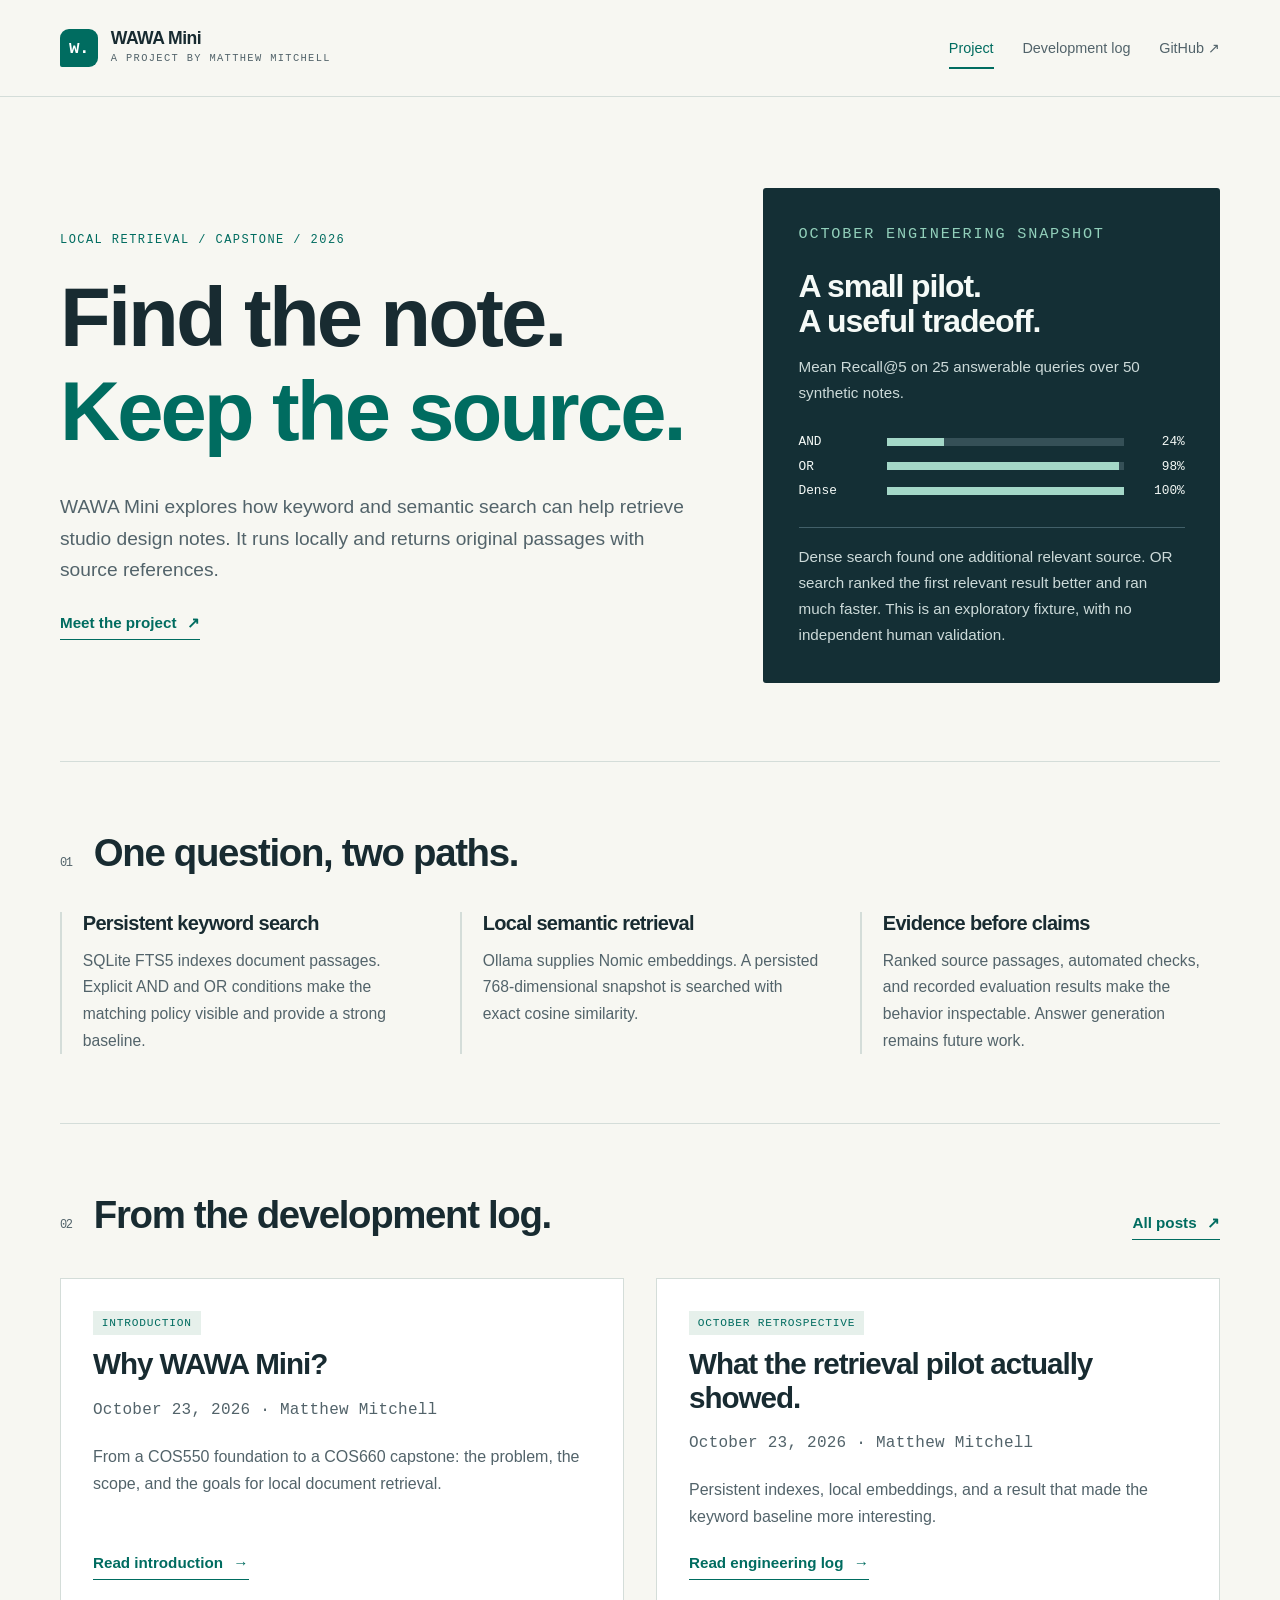
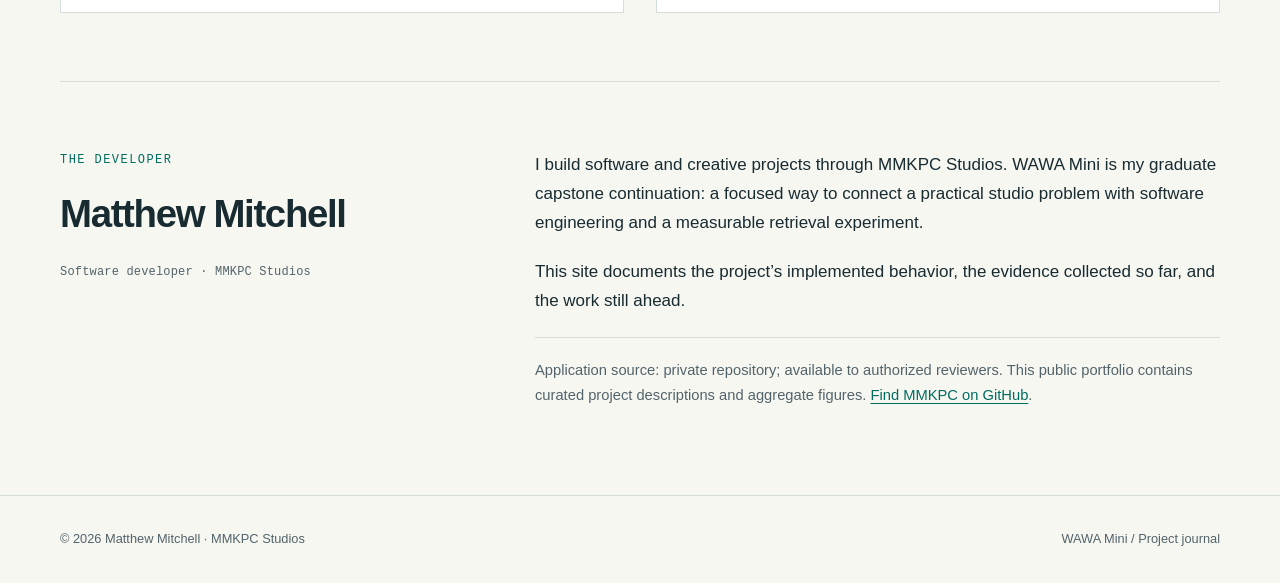
==== index.html @ 8cc12fa0 "Create responsive WAWA Mini portfolio overview" ====
<!doctype html>
<html lang="en">
<head>
  <meta charset="utf-8">
  <meta name="viewport" content="width=device-width, initial-scale=1">
  <meta name="description" content="WAWA Mini: a local document-retrieval capstone by Matthew Mitchell. System design, measured results, and development notes.">
  <meta name="theme-color" content="#142f35">
  <title>WAWA Mini — Matthew Mitchell</title>
  <link rel="stylesheet" href="assets/styles.css">
</head>
<body>
  <a class="skip" href="#main">Skip to content</a>
  <header class="site-header">
    <div class="wrap header-inner">
      <a class="brand" href="index.html" aria-label="WAWA Mini home"><span class="brand-mark" aria-hidden="true">w.</span><span>WAWA Mini<small>A project by Matthew Mitchell</small></span></a>
      <nav class="site-nav" aria-label="Main navigation"><a href="index.html" aria-current="page">Project</a><a href="posts/index.html">Development log</a><a href="https://github.com/MMKPC">GitHub ↗</a></nav>
    </div>
  </header>
  <main id="main" class="wrap" tabindex="-1">
    <section class="hero" aria-labelledby="hero-title">
      <div>
        <p class="eyebrow">Local retrieval / Capstone / 2026</p>
        <h1 id="hero-title">Find the note.<br><em>Keep the source.</em></h1>
        <p class="lede">WAWA Mini explores how keyword and semantic search can help retrieve studio design notes. It runs locally and returns original passages with source references.</p>
        <a class="text-link" href="posts/introducing-wawa-mini.html">Meet the project <span aria-hidden="true">↗</span></a>
      </div>
      <aside class="study-card" aria-labelledby="pilot-title">
        <p class="eyebrow">October engineering snapshot</p>
        <h2 id="pilot-title">A small pilot.<br>A useful tradeoff.</h2>
        <p>Mean Recall@5 on 25 answerable queries over 50 synthetic notes.</p>
        <div class="signal" role="img" aria-label="Recall at 5: AND 24 percent, OR 98 percent, dense 100 percent">
          <div class="signal-row" aria-hidden="true"><span>AND</span><div class="signal-track"><div class="signal-fill" style="width:24%"></div></div><span>24%</span></div>
          <div class="signal-row" aria-hidden="true"><span>OR</span><div class="signal-track"><div class="signal-fill" style="width:98%"></div></div><span>98%</span></div>
          <div class="signal-row" aria-hidden="true"><span>Dense</span><div class="signal-track"><div class="signal-fill" style="width:100%"></div></div><span>100%</span></div>
        </div>
        <p class="study-note">Dense search found one additional relevant source. OR search ranked the first relevant result better and ran much faster. This is an exploratory fixture, with no independent human validation.</p>
      </aside>
    </section>
    <section class="section" aria-labelledby="system-title">
      <div class="section-heading"><h2 id="system-title"><span class="section-number">01</span> One question, two paths.</h2></div>
      <div class="overview">
        <article><h3>Persistent keyword search</h3><p>SQLite FTS5 indexes document passages. Explicit AND and OR conditions make the matching policy visible and provide a strong baseline.</p></article>
        <article><h3>Local semantic retrieval</h3><p>Ollama supplies Nomic embeddings. A persisted 768-dimensional snapshot is searched with exact cosine similarity.</p></article>
        <article><h3>Evidence before claims</h3><p>Ranked source passages, automated checks, and recorded evaluation results make the behavior inspectable. Answer generation remains future work.</p></article>
      </div>
    </section>
    <section class="section" aria-labelledby="journal-title">
      <div class="section-heading"><h2 id="journal-title"><span class="section-number">02</span> From the development log.</h2><a class="text-link" href="posts/index.html">All posts <span aria-hidden="true">↗</span></a></div>
      <div class="journal-grid">
        <article class="entry-card"><span class="topic">Introduction</span><h3><a href="posts/introducing-wawa-mini.html">Why WAWA Mini?</a></h3><p class="meta"><time datetime="2026-10-23">October 23, 2026</time> · Matthew Mitchell</p><p>From a COS550 foundation to a COS660 capstone: the problem, the scope, and the goals for local document retrieval.</p><a class="text-link" href="posts/introducing-wawa-mini.html">Read introduction <span aria-hidden="true">→</span></a></article>
        <article class="entry-card"><span class="topic">October retrospective</span><h3><a href="posts/building-local-retrieval.html">What the retrieval pilot actually showed.</a></h3><p class="meta"><time datetime="2026-10-23">October 23, 2026</time> · Matthew Mitchell</p><p>Persistent indexes, local embeddings, and a result that made the keyword baseline more interesting.</p><a class="text-link" href="posts/building-local-retrieval.html">Read engineering log <span aria-hidden="true">→</span></a></article>
      </div>
    </section>
    <section class="section about" aria-labelledby="about-title">
      <div><p class="eyebrow">The developer</p><h2 id="about-title">Matthew Mitchell</h2><p class="meta">Software developer · MMKPC Studios</p></div>
      <div><p>I build software and creative projects through MMKPC Studios. WAWA Mini is my graduate capstone continuation: a focused way to connect a practical studio problem with software engineering and a measurable retrieval experiment.</p><p>This site documents the project’s implemented behavior, the evidence collected so far, and the work still ahead.</p><p class="access-note">Application source: private repository; available to authorized reviewers. This public portfolio contains curated project descriptions and aggregate figures. <a href="https://github.com/MMKPC">Find MMKPC on GitHub</a>.</p></div>
    </section>
  </main>
  <footer class="site-footer"><div class="wrap footer-inner"><p>© 2026 Matthew Mitchell · MMKPC Studios</p><p>WAWA Mini / Project journal</p></div></footer>
</body>
</html>
---- assets/styles.css ----
/* WAWA Mini: static project journal. No external fonts or scripts. */
:root {
  --paper: #f7f7f2;
  --surface: #ffffff;
  --ink: #182b31;
  --muted: #52636a;
  --line: #d4ddd9;
  --accent: #006c60;
  --soft: #e6f0eb;
  --night: #142f35;
  --sans: Inter, "Segoe UI", Arial, sans-serif;
  --serif: Georgia, "Times New Roman", serif;
  --mono: "Cascadia Code", Consolas, monospace;
}
* { box-sizing: border-box; }
html { scroll-behavior: smooth; }
body { margin: 0; background: var(--paper); color: var(--ink); font: 1.0625rem/1.7 var(--sans); }
a { color: var(--accent); text-underline-offset: .22em; text-decoration-thickness: 1px; }
a:hover { text-decoration-thickness: 2px; }
a:focus-visible, summary:focus-visible { outline: 3px solid var(--accent); outline-offset: 5px; border-radius: 2px; }
img, svg { display: block; max-width: 100%; height: auto; }
p, h1, h2, h3, ul, ol, figure, blockquote, dl { margin-top: 0; }
p { margin-bottom: 1.2em; }
h1, h2, h3 { line-height: 1.12; letter-spacing: -.035em; font-weight: 650; }
h1 { font-size: clamp(2.8rem, 6.5vw, 5.6rem); margin-bottom: .4em; }
h2 { font-size: clamp(1.8rem, 3vw, 2.45rem); margin-bottom: .7em; }
h3 { font-size: 1.35rem; margin-bottom: .65em; }
li + li { margin-top: .45em; }
code { font: .87em var(--mono); overflow-wrap: anywhere; }
.wrap { width: min(1160px, calc(100% - 5rem)); margin-inline: auto; }
.skip { position: absolute; top: -6rem; left: 1rem; background: var(--surface); padding: .7rem 1rem; z-index: 10; }
.skip:focus { top: 1rem; }
.site-header { border-bottom: 1px solid var(--line); }
.header-inner { min-height: 96px; display: flex; align-items: center; justify-content: space-between; gap: 2rem; }
.brand { display: flex; align-items: center; gap: .8rem; color: var(--ink); text-decoration: none; font-size: 1.1rem; font-weight: 700; letter-spacing: -.03em; line-height: 1.2; }
.brand-mark { width: 38px; height: 38px; background: var(--accent); color: white; display: grid; place-items: center; border-radius: 9px 9px 9px 2px; font: 700 1.1rem var(--mono); }
.brand small { display: block; font: .65rem/1.8 var(--mono); text-transform: uppercase; letter-spacing: .13em; color: var(--muted); }
.site-nav { display: flex; flex-wrap: wrap; gap: 1.8rem; font-size: .9rem; }
.site-nav a { text-decoration: none; color: var(--muted); padding-block: .45rem; }
.site-nav a:hover, .site-nav a[aria-current] { color: var(--accent); box-shadow: 0 2px var(--accent); }
.eyebrow { font: .75rem/1.5 var(--mono); text-transform: uppercase; letter-spacing: .12em; color: var(--accent); margin-bottom: 1.4rem; }
.hero { display: grid; grid-template-columns: 1.4fr 1fr; gap: 4rem; padding-block: 5.7rem 4.9rem; align-items: center; }
.hero h1 em { font-style: normal; color: var(--accent); }
.lede { font-size: 1.2rem; line-height: 1.65; color: var(--muted); max-width: 42rem; }
.text-link { display: inline-flex; gap: .65rem; align-items: center; font-size: .95rem; font-weight: 650; text-decoration: none; border-bottom: 1px solid var(--accent); padding-bottom: .2rem; }
.study-card { background: var(--night); color: #f5faf7; border-radius: 3px; padding: 2.2rem; position: relative; }
.study-card .eyebrow { color: #92d0bb; }
.study-card h2 { font-size: 2rem; margin-bottom: .85rem; }
.study-card p { color: #ccdad9; font-size: .95rem; }
.signal { display: grid; gap: .6rem; margin: 1.8rem 0; }
.signal-row { display: grid; grid-template-columns: 4.7rem 1fr 3rem; align-items: center; gap: .8rem; font: .8rem var(--mono); }
.signal-track { height: 8px; background: #355057; }
.signal-fill { height: 100%; background: #a4d8c8; }
.signal-row span:last-child { text-align: right; }
.study-note { margin-bottom: 0; padding-top: 1rem; border-top: 1px solid #426069; }
.section { padding-block: 4.3rem; border-top: 1px solid var(--line); }
.section-heading { display: flex; justify-content: space-between; align-items: baseline; gap: 2rem; margin-bottom: 2.4rem; }
.section-heading h2 { margin: 0; }
.section-number { color: var(--muted); font: .75rem var(--mono); margin-right: .8rem; }
.overview { display: grid; grid-template-columns: 1fr 1fr 1fr; gap: 2.5rem; }
.overview article { border-left: 2px solid var(--line); padding-left: 1.3rem; }
.overview h3 { font-size: 1.25rem; }
.overview p { font-size: .98rem; color: var(--muted); margin-bottom: 0; }
.journal-grid { display: grid; grid-template-columns: 1fr 1fr; gap: 2rem; }
.entry-card { background: var(--surface); border: 1px solid var(--line); padding: 2rem; display: flex; flex-direction: column; align-items: start; }
.entry-card h3 { font-size: 1.85rem; margin-block: .8rem 1rem; }
.entry-card h3 a { color: var(--ink); text-decoration: none; }
.entry-card h3 a:hover { color: var(--accent); }
.entry-card p { color: var(--muted); font-size: 1rem; }
.entry-card .text-link { margin-top: auto; }
.meta { font: .75rem/1.7 var(--mono); color: var(--muted); letter-spacing: .015em; }
.topic { font: .7rem var(--mono); text-transform: uppercase; letter-spacing: .07em; color: var(--accent); background: var(--soft); padding: .35rem .55rem; }
.about { display: grid; grid-template-columns: .9fr 1.5fr; gap: 4rem; }
.about p { max-width: 43rem; }
.access-note { font-size: .92rem; padding-top: 1.3rem; border-top: 1px solid var(--line); color: var(--muted); }
.site-footer { border-top: 1px solid var(--line); padding-block: 2rem; font-size: .8rem; color: var(--muted); }
.footer-inner { display: flex; justify-content: space-between; gap: 2rem; }
.footer-inner p { margin: 0; }
.page-header { padding-block: 4.5rem 3rem; max-width: 820px; }
.page-header h1 { font-size: clamp(2.8rem, 5.6vw, 4.6rem); }
.archive { padding-bottom: 5rem; }
.article-header { padding-block: 3.3rem 2.8rem; max-width: 900px; }
.breadcrumb { display: inline-block; margin-bottom: 2.5rem; font-size: .85rem; }
.article-header h1 { font-size: clamp(2.8rem, 5.8vw, 4.8rem); max-width: 900px; }
.article-header .meta { padding-top: .7rem; }
.article-layout { display: grid; grid-template-columns: 180px minmax(0, 760px); gap: 3.6rem; padding-bottom: 5rem; }
.article-aside { font-size: .82rem; padding-top: .25rem; }
.article-aside strong { display: block; font: .7rem var(--mono); letter-spacing: .08em; text-transform: uppercase; margin-bottom: 1rem; }
.article-aside a { display: block; margin-bottom: .7rem; color: var(--muted); text-decoration: none; }
.article-aside a:hover { color: var(--accent); text-decoration: underline; }
.article-body { min-width: 0; }
.article-body > p, .article-body > ul, .article-body > ol, .article-body > dl { max-width: 70ch; }
.article-body h2 { margin-top: 2.5rem; font-size: 1.85rem; scroll-margin-top: 2rem; }
.article-body h2:first-child { margin-top: 0; }
.article-body h3 { margin-top: 1.8rem; }
.article-body .opening { font: 1.35rem/1.65 var(--serif); color: var(--ink); }
.article-body figure { margin: 2rem 0; padding: 1.4rem; background: var(--surface); border: 1px solid var(--line); }
.article-body figure img { width: 100%; }
.article-body figure.results img { max-width: 600px; margin-inline: auto; }
figcaption { font-size: .83rem; line-height: 1.6; color: var(--muted); margin-top: 1.2rem; }
.callout { margin-block: 1.8rem; padding: 1.2rem 1.4rem; background: var(--soft); border-left: 3px solid var(--accent); font-size: .98rem; }
.callout p:last-child { margin-bottom: 0; }
.results-table { width: 100%; border-collapse: collapse; margin-block: 1.6rem; font-size: .85rem; font-variant-numeric: tabular-nums; }
.results-table caption { text-align: left; font-weight: 650; margin-bottom: .8rem; }
.results-table th, .results-table td { padding: .7rem .55rem; border-bottom: 1px solid var(--line); text-align: right; }
.results-table th:first-child, .results-table td:first-child { text-align: left; }
.results-table thead { border-top: 2px solid var(--ink); border-bottom: 1px solid var(--ink); }
.results-table tbody tr:last-child { border-bottom: 2px solid var(--ink); }
.result-definitions { font-size: .92rem; }
.result-definitions dt { font-weight: 650; }
.result-definitions dd { margin: .2rem 0 1rem; color: var(--muted); }
.article-end { margin-top: 3rem; padding-top: 1.5rem; border-top: 1px solid var(--line); display: flex; justify-content: space-between; gap: 1rem; font-size: .9rem; }
@media (max-width: 900px) {
  .hero { gap: 2.5rem; }
  .hero h1 { font-size: 4rem; }
  .study-card { padding: 1.5rem; }
  .overview { gap: 1.5rem; }
  .article-layout { grid-template-columns: 1fr; gap: 1.5rem; }
  .article-aside { display: none; }
}
@media (max-width: 650px) {
  .wrap { width: calc(100% - 2.4rem); }
  .header-inner { min-height: 110px; gap: 1rem; align-items: start; justify-content: center; flex-direction: column; padding-block: 1.1rem; }
  .site-nav { gap: 1.6rem; }
  .hero { grid-template-columns: 1fr; padding-block: 3rem; gap: 2rem; }
  .hero h1 { font-size: clamp(2.8rem, 12vw, 4rem); }
  .lede { font-size: 1.1rem; }
  .study-card { padding: 1.6rem; }
  .section { padding-block: 3rem; }
  .section-heading { display: block; margin-bottom: 1.7rem; }
  .section-heading .text-link { margin-top: 1rem; }
  .overview, .journal-grid, .about { grid-template-columns: 1fr; gap: 1.5rem; }
  .entry-card { padding: 1.5rem; }
  .about { gap: .5rem; }
  .footer-inner { flex-direction: column; gap: .6rem; }
  .page-header { padding-top: 3rem; }
  .article-header { padding-top: 2rem; }
  .breadcrumb { margin-bottom: 1.8rem; }
  .article-header h1 { font-size: 2.8rem; }
  .article-body figure { padding: .7rem; margin-inline: -.3rem; }
  .results-table { font-size: .73rem; }
  .results-table th, .results-table td { padding: .65rem .25rem; }
  .article-end { flex-direction: column; }
}
@media (prefers-reduced-motion: reduce) { html { scroll-behavior: auto; } }
@media print {
  body { background: white; font-size: 10pt; }
  .site-header, .site-footer, .article-aside, .breadcrumb, .article-end { display: none; }
  .wrap { width: 100%; }
  .article-layout { display: block; }
  .article-header { padding-top: 0; }
  .article-body figure { break-inside: avoid; }
  a { color: inherit; }
}
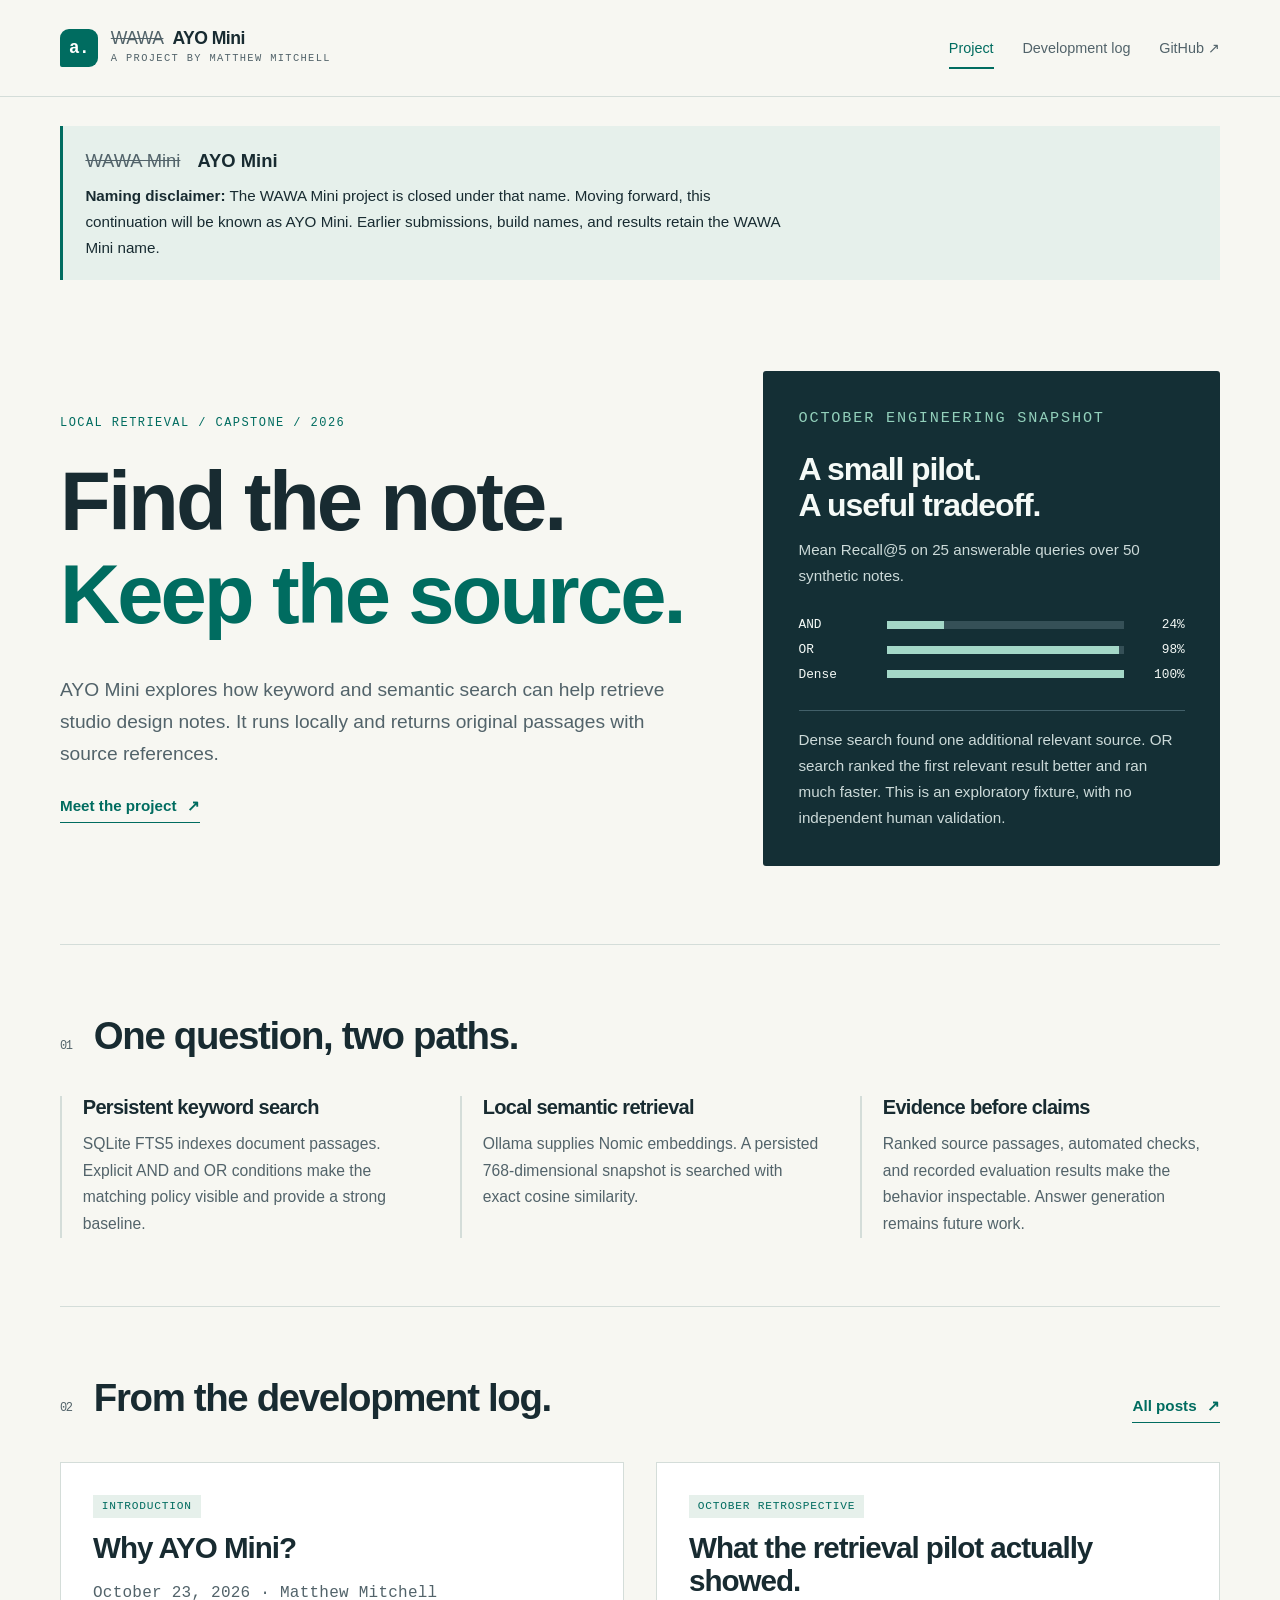
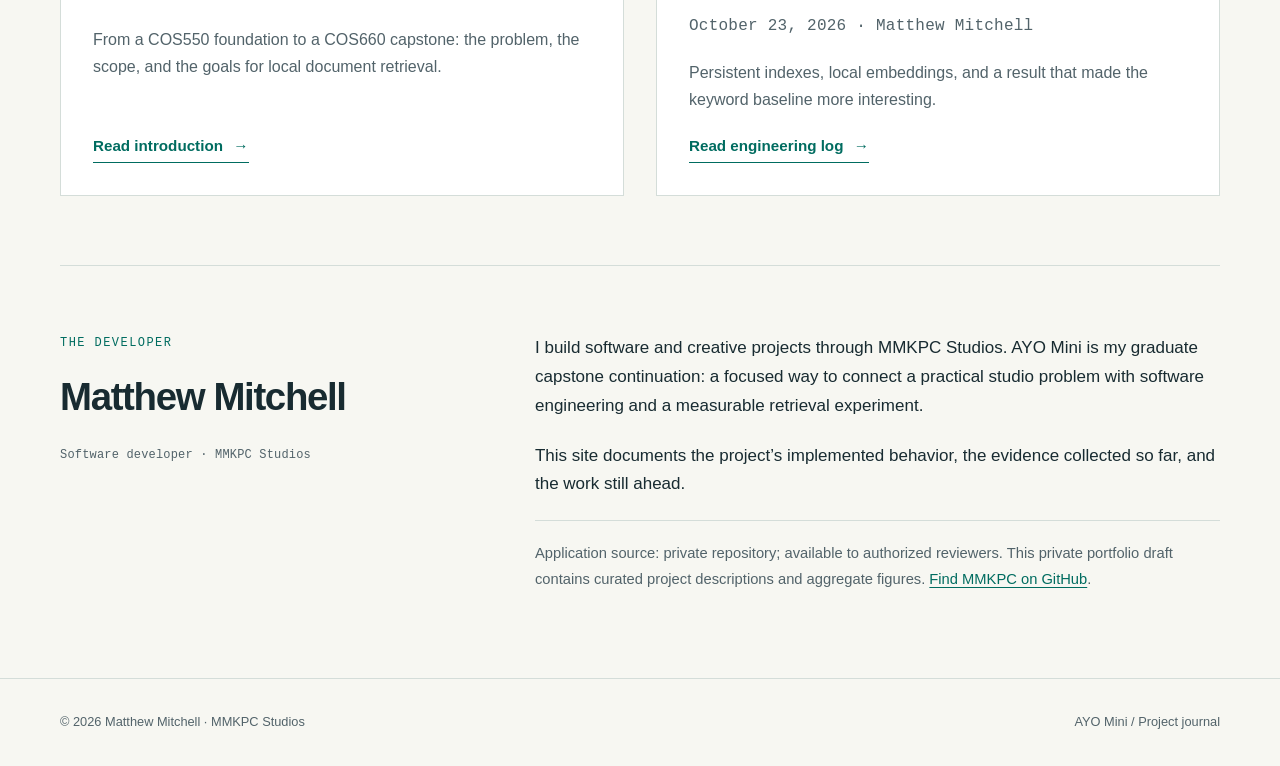
==== commit 72c82e4f: "Rename site from WAWA Mini to AYO Mini" ====
--- a/index.html
+++ b/index.html
@@ -3,25 +3,29 @@
 <head>
   <meta charset="utf-8">
   <meta name="viewport" content="width=device-width, initial-scale=1">
-  <meta name="description" content="WAWA Mini: a local document-retrieval capstone by Matthew Mitchell. System design, measured results, and development notes.">
+  <meta name="description" content="AYO Mini, formerly WAWA Mini: a local document-retrieval capstone by Matthew Mitchell. System design, measured results, and development notes.">
   <meta name="theme-color" content="#142f35">
-  <title>WAWA Mini — Matthew Mitchell</title>
+  <title>AYO Mini — Matthew Mitchell</title>
   <link rel="stylesheet" href="assets/styles.css">
 </head>
 <body>
   <a class="skip" href="#main">Skip to content</a>
   <header class="site-header">
     <div class="wrap header-inner">
-      <a class="brand" href="index.html" aria-label="WAWA Mini home"><span class="brand-mark" aria-hidden="true">w.</span><span>WAWA Mini<small>A project by Matthew Mitchell</small></span></a>
+      <a class="brand" href="index.html" aria-label="AYO Mini home, formerly WAWA Mini"><span class="brand-mark" aria-hidden="true">a.</span><span><s>WAWA</s> AYO Mini<small>A project by Matthew Mitchell</small></span></a>
       <nav class="site-nav" aria-label="Main navigation"><a href="index.html" aria-current="page">Project</a><a href="posts/index.html">Development log</a><a href="https://github.com/MMKPC">GitHub ↗</a></nav>
     </div>
   </header>
   <main id="main" class="wrap" tabindex="-1">
+    <aside class="naming-note" role="note" aria-label="Project naming disclaimer">
+      <p class="rename-title"><s>WAWA Mini</s> <strong>AYO Mini</strong></p>
+      <p><strong>Naming disclaimer:</strong> The WAWA Mini project is closed under that name. Moving forward, this continuation will be known as AYO Mini. Earlier submissions, build names, and results retain the WAWA Mini name.</p>
+    </aside>
     <section class="hero" aria-labelledby="hero-title">
       <div>
         <p class="eyebrow">Local retrieval / Capstone / 2026</p>
         <h1 id="hero-title">Find the note.<br><em>Keep the source.</em></h1>
-        <p class="lede">WAWA Mini explores how keyword and semantic search can help retrieve studio design notes. It runs locally and returns original passages with source references.</p>
+        <p class="lede">AYO Mini explores how keyword and semantic search can help retrieve studio design notes. It runs locally and returns original passages with source references.</p>
         <a class="text-link" href="posts/introducing-wawa-mini.html">Meet the project <span aria-hidden="true">↗</span></a>
       </div>
       <aside class="study-card" aria-labelledby="pilot-title">
@@ -47,15 +51,15 @@
     <section class="section" aria-labelledby="journal-title">
       <div class="section-heading"><h2 id="journal-title"><span class="section-number">02</span> From the development log.</h2><a class="text-link" href="posts/index.html">All posts <span aria-hidden="true">↗</span></a></div>
       <div class="journal-grid">
-        <article class="entry-card"><span class="topic">Introduction</span><h3><a href="posts/introducing-wawa-mini.html">Why WAWA Mini?</a></h3><p class="meta"><time datetime="2026-10-23">October 23, 2026</time> · Matthew Mitchell</p><p>From a COS550 foundation to a COS660 capstone: the problem, the scope, and the goals for local document retrieval.</p><a class="text-link" href="posts/introducing-wawa-mini.html">Read introduction <span aria-hidden="true">→</span></a></article>
+        <article class="entry-card"><span class="topic">Introduction</span><h3><a href="posts/introducing-wawa-mini.html">Why AYO Mini?</a></h3><p class="meta"><time datetime="2026-10-23">October 23, 2026</time> · Matthew Mitchell</p><p>From a COS550 foundation to a COS660 capstone: the problem, the scope, and the goals for local document retrieval.</p><a class="text-link" href="posts/introducing-wawa-mini.html">Read introduction <span aria-hidden="true">→</span></a></article>
         <article class="entry-card"><span class="topic">October retrospective</span><h3><a href="posts/building-local-retrieval.html">What the retrieval pilot actually showed.</a></h3><p class="meta"><time datetime="2026-10-23">October 23, 2026</time> · Matthew Mitchell</p><p>Persistent indexes, local embeddings, and a result that made the keyword baseline more interesting.</p><a class="text-link" href="posts/building-local-retrieval.html">Read engineering log <span aria-hidden="true">→</span></a></article>
       </div>
     </section>
     <section class="section about" aria-labelledby="about-title">
       <div><p class="eyebrow">The developer</p><h2 id="about-title">Matthew Mitchell</h2><p class="meta">Software developer · MMKPC Studios</p></div>
-      <div><p>I build software and creative projects through MMKPC Studios. WAWA Mini is my graduate capstone continuation: a focused way to connect a practical studio problem with software engineering and a measurable retrieval experiment.</p><p>This site documents the project’s implemented behavior, the evidence collected so far, and the work still ahead.</p><p class="access-note">Application source: private repository; available to authorized reviewers. This public portfolio contains curated project descriptions and aggregate figures. <a href="https://github.com/MMKPC">Find MMKPC on GitHub</a>.</p></div>
+      <div><p>I build software and creative projects through MMKPC Studios. AYO Mini is my graduate capstone continuation: a focused way to connect a practical studio problem with software engineering and a measurable retrieval experiment.</p><p>This site documents the project’s implemented behavior, the evidence collected so far, and the work still ahead.</p><p class="access-note">Application source: private repository; available to authorized reviewers. This private portfolio draft contains curated project descriptions and aggregate figures. <a href="https://github.com/MMKPC">Find MMKPC on GitHub</a>.</p></div>
     </section>
   </main>
-  <footer class="site-footer"><div class="wrap footer-inner"><p>© 2026 Matthew Mitchell · MMKPC Studios</p><p>WAWA Mini / Project journal</p></div></footer>
+  <footer class="site-footer"><div class="wrap footer-inner"><p>© 2026 Matthew Mitchell · MMKPC Studios</p><p>AYO Mini / Project journal</p></div></footer>
 </body>
 </html>
--- a/assets/styles.css
+++ b/assets/styles.css
@@ -1,4 +1,4 @@
-/* WAWA Mini: static project journal. No external fonts or scripts. */
+/* AYO Mini (formerly WAWA Mini): static project journal. No external fonts or scripts. */
 :root {
   --paper: #f7f7f2;
   --surface: #ffffff;
@@ -35,6 +35,11 @@
 .brand { display: flex; align-items: center; gap: .8rem; color: var(--ink); text-decoration: none; font-size: 1.1rem; font-weight: 700; letter-spacing: -.03em; line-height: 1.2; }
 .brand-mark { width: 38px; height: 38px; background: var(--accent); color: white; display: grid; place-items: center; border-radius: 9px 9px 9px 2px; font: 700 1.1rem var(--mono); }
 .brand small { display: block; font: .65rem/1.8 var(--mono); text-transform: uppercase; letter-spacing: .13em; color: var(--muted); }
+.brand s { color: var(--muted); font-weight: 400; margin-right: .3em; }
+.naming-note { margin-block: 1.8rem 0; padding: 1.2rem 1.4rem; background: var(--soft); border-left: 3px solid var(--accent); }
+.naming-note .rename-title { margin-bottom: .45rem; font-size: 1.15rem; }
+.naming-note s { color: var(--muted); margin-right: .65em; }
+.naming-note > p:last-child { margin-bottom: 0; max-width: 84ch; font-size: .95rem; }
 .site-nav { display: flex; flex-wrap: wrap; gap: 1.8rem; font-size: .9rem; }
 .site-nav a { text-decoration: none; color: var(--muted); padding-block: .45rem; }
 .site-nav a:hover, .site-nav a[aria-current] { color: var(--accent); box-shadow: 0 2px var(--accent); }
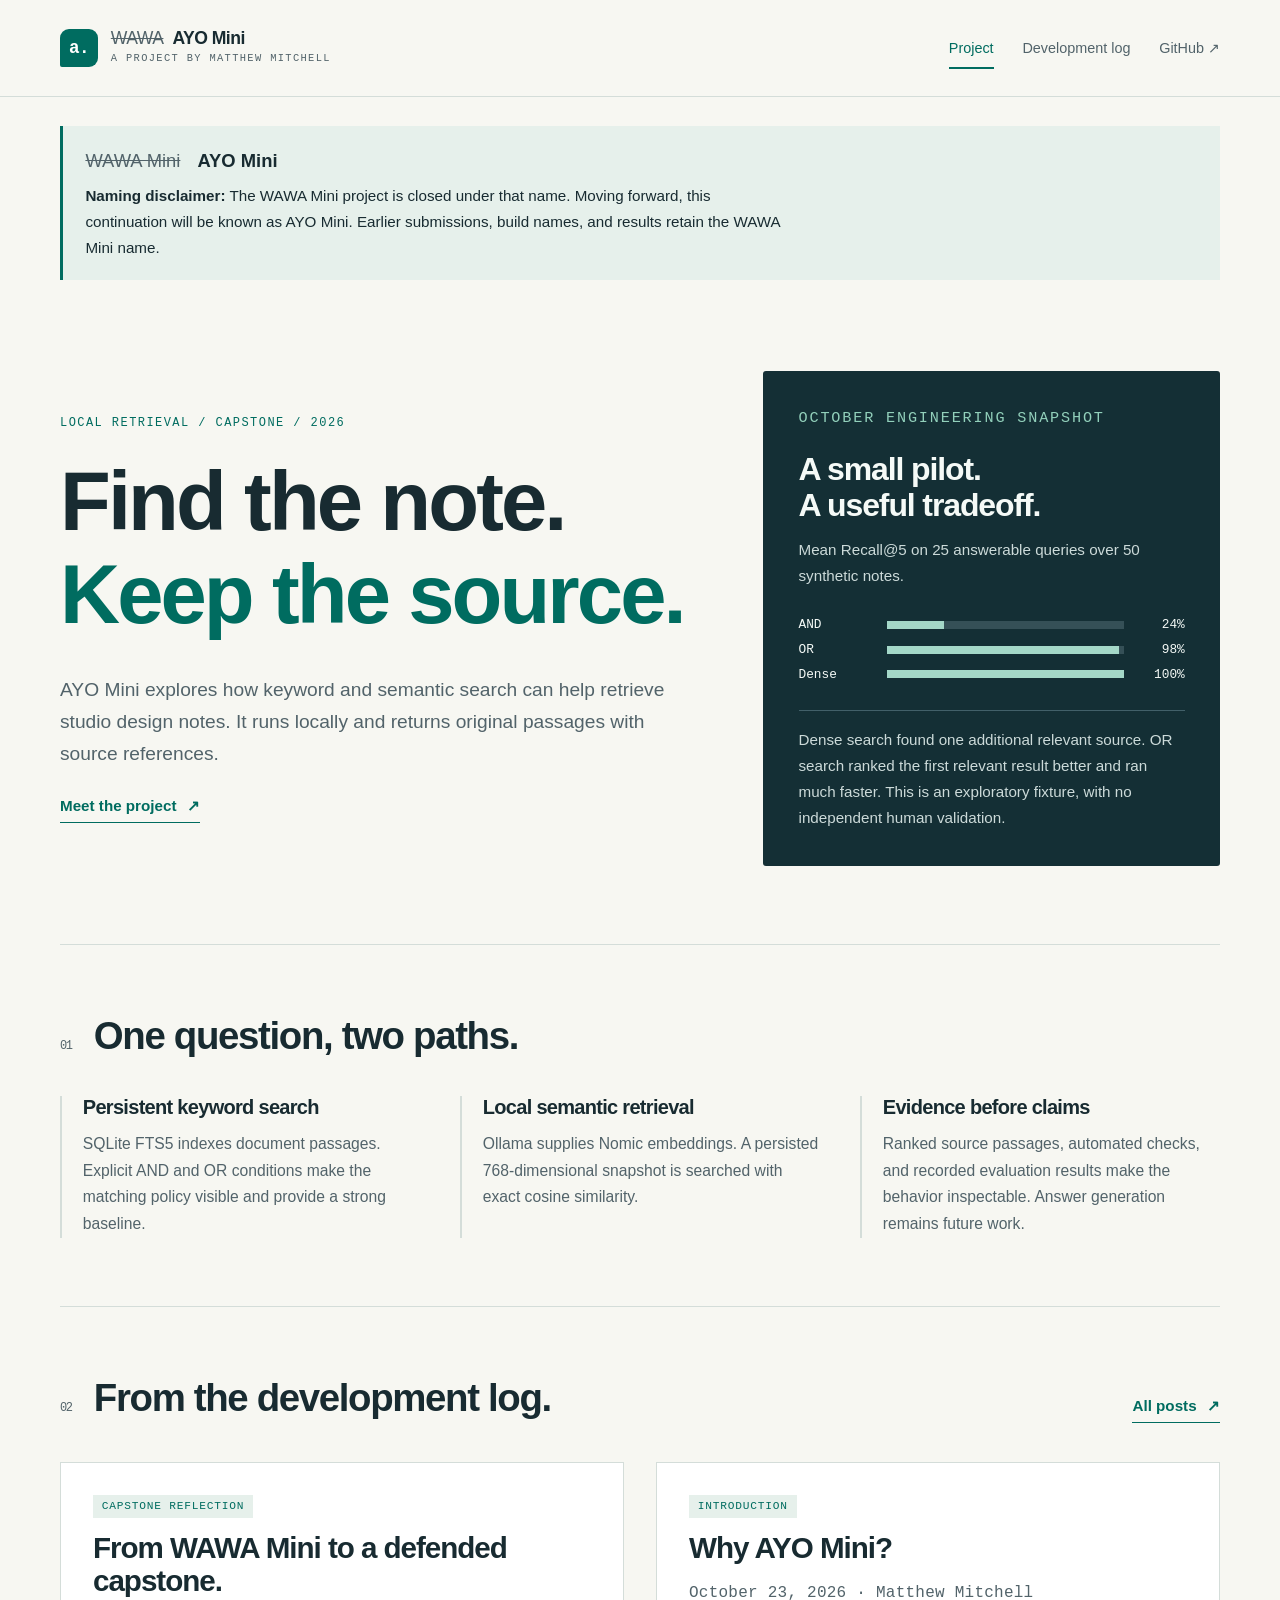
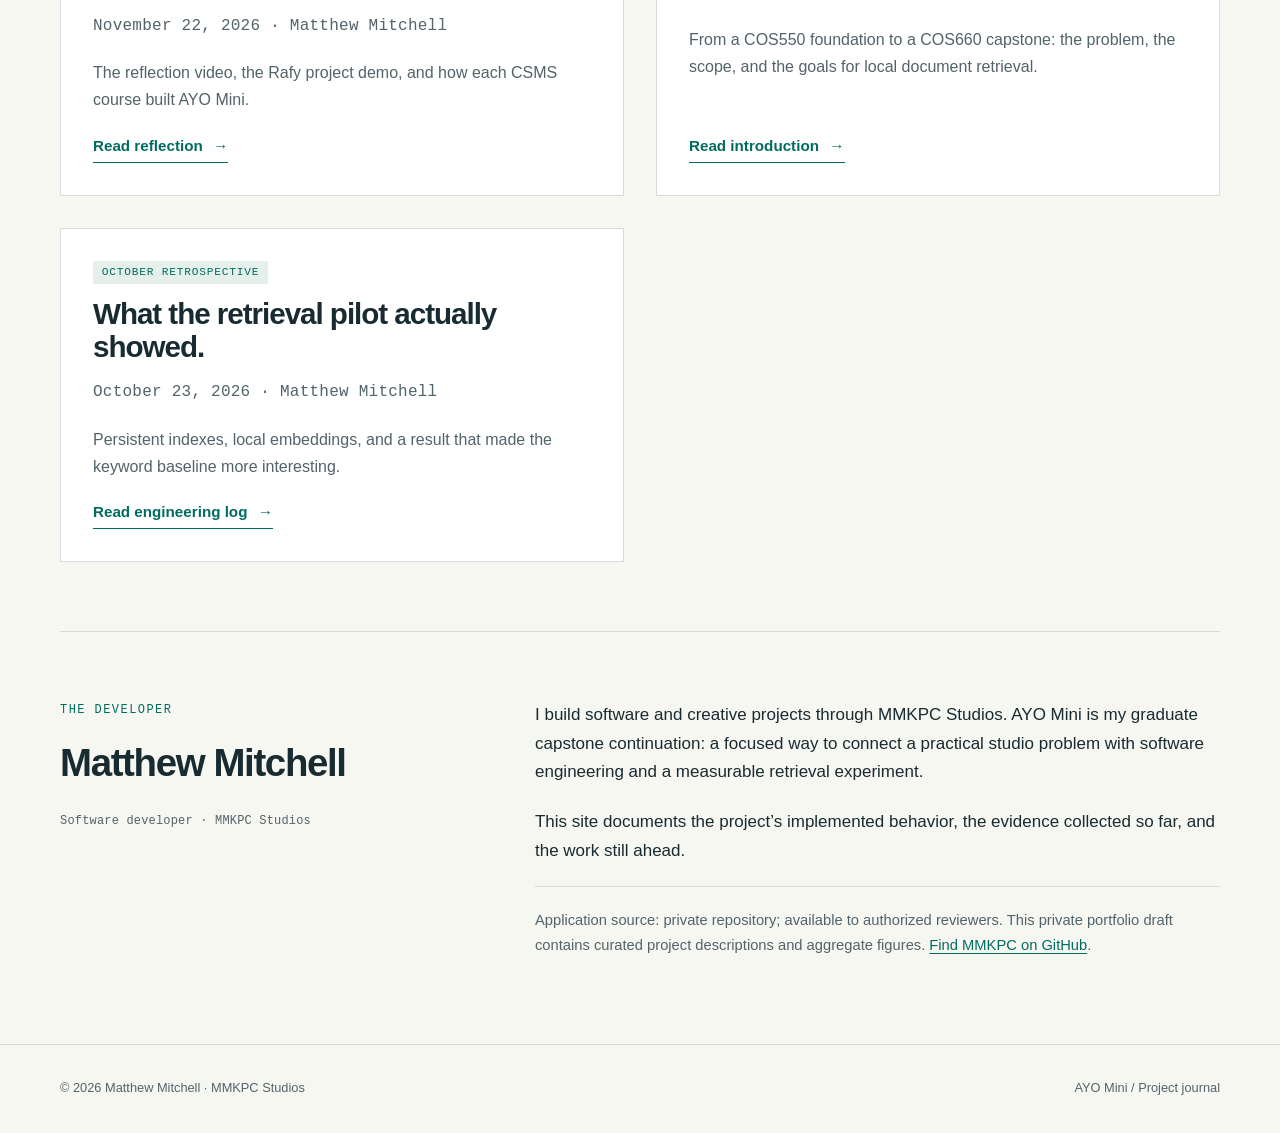
==== commit eb6da40c: "Link the capstone reflection from the home page" ====
--- a/index.html
+++ b/index.html
@@ -51,6 +51,7 @@
     <section class="section" aria-labelledby="journal-title">
       <div class="section-heading"><h2 id="journal-title"><span class="section-number">02</span> From the development log.</h2><a class="text-link" href="posts/index.html">All posts <span aria-hidden="true">↗</span></a></div>
       <div class="journal-grid">
+        <article class="entry-card"><span class="topic">Capstone reflection</span><h3><a href="posts/capstone-reflection.html">From WAWA Mini to a defended capstone.</a></h3><p class="meta"><time datetime="2026-11-22">November 22, 2026</time> · Matthew Mitchell</p><p>The reflection video, the Rafy project demo, and how each CSMS course built AYO Mini.</p><a class="text-link" href="posts/capstone-reflection.html">Read reflection <span aria-hidden="true">→</span></a></article>
         <article class="entry-card"><span class="topic">Introduction</span><h3><a href="posts/introducing-wawa-mini.html">Why AYO Mini?</a></h3><p class="meta"><time datetime="2026-10-23">October 23, 2026</time> · Matthew Mitchell</p><p>From a COS550 foundation to a COS660 capstone: the problem, the scope, and the goals for local document retrieval.</p><a class="text-link" href="posts/introducing-wawa-mini.html">Read introduction <span aria-hidden="true">→</span></a></article>
         <article class="entry-card"><span class="topic">October retrospective</span><h3><a href="posts/building-local-retrieval.html">What the retrieval pilot actually showed.</a></h3><p class="meta"><time datetime="2026-10-23">October 23, 2026</time> · Matthew Mitchell</p><p>Persistent indexes, local embeddings, and a result that made the keyword baseline more interesting.</p><a class="text-link" href="posts/building-local-retrieval.html">Read engineering log <span aria-hidden="true">→</span></a></article>
       </div>
